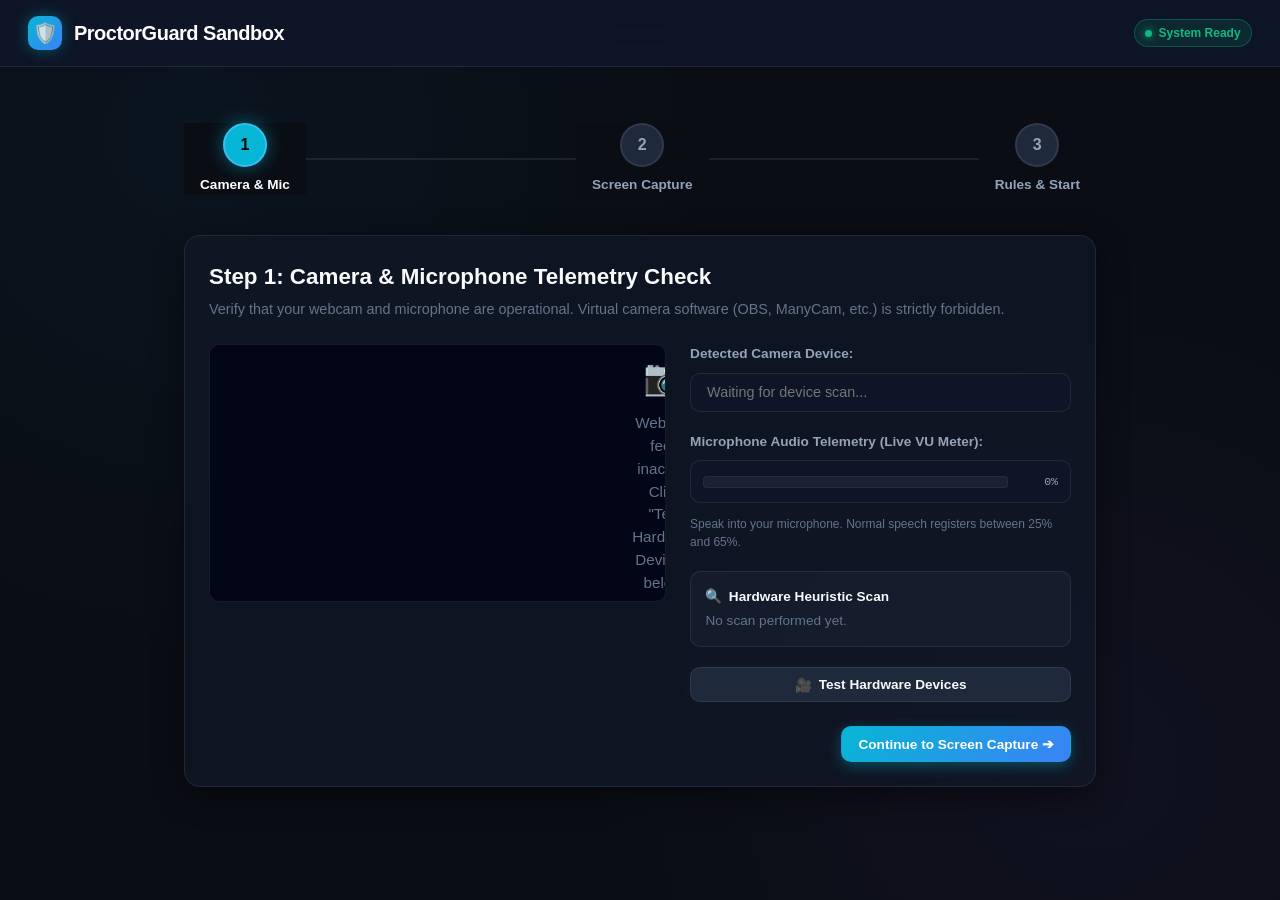
==== web-ui/candidate/index.html @ 418b0199 "feat(candidate): build 4-step candidate verification wizard with compulsory full-screen monitor shar" ====
<!DOCTYPE html>
<html lang="en">
<head>
  <meta charset="UTF-8">
  <meta name="viewport" content="width=device-width, initial-scale=1.0">
  <title>Candidate Verification & Setup Wizard | ProctorGuard</title>
  <link rel="stylesheet" href="../static/css/proctor.css">
  <style>
    .wizard-container {
      max-width: 960px;
      margin: 2rem auto;
      padding: 1.5rem;
    }
    .wizard-steps-header {
      display: flex;
      justify-content: space-between;
      margin-bottom: 2.5rem;
      position: relative;
    }
    .wizard-steps-header::before {
      content: '';
      position: absolute;
      top: 50%;
      left: 10%;
      right: 10%;
      height: 2px;
      background: var(--glass-border);
      z-index: 1;
      transform: translateY(-50%);
    }
    .wizard-step-node {
      position: relative;
      z-index: 2;
      display: flex;
      flex-direction: column;
      align-items: center;
      gap: 0.5rem;
      background: var(--bg-primary);
      padding: 0 1rem;
    }
    .step-circle {
      width: 44px;
      height: 44px;
      border-radius: 50%;
      background: var(--bg-tertiary);
      border: 2px solid var(--glass-border);
      display: flex;
      align-items: center;
      justify-content: center;
      font-weight: 700;
      color: var(--text-secondary);
      transition: all 0.3s ease;
    }
    .wizard-step-node.active .step-circle {
      background: var(--accent-cyan);
      border-color: #38bdf8;
      color: #000;
      box-shadow: 0 0 18px rgba(6, 182, 212, 0.5);
    }
    .wizard-step-node.completed .step-circle {
      background: var(--accent-emerald);
      border-color: #34d399;
      color: #000;
    }
    .step-title {
      font-size: 0.85rem;
      font-weight: 600;
      color: var(--text-secondary);
    }
    .wizard-step-node.active .step-title {
      color: #fff;
    }
    .step-pane {
      display: none;
      animation: fadeIn 0.3s ease;
    }
    .step-pane.active {
      display: block;
    }
    @keyframes fadeIn {
      from { opacity: 0; transform: translateY(8px); }
      to { opacity: 1; transform: translateY(0); }
    }
    .preview-card {
      background: #020617;
      border: 1px solid var(--glass-border);
      border-radius: var(--radius-md);
      overflow: hidden;
      aspect-ratio: 16 / 9;
      position: relative;
      display: flex;
      align-items: center;
      justify-content: center;
    }
    .preview-card video {
      width: 100%;
      height: 100%;
      object-fit: cover;
    }
    .preview-card .placeholder-msg {
      color: var(--text-muted);
      font-size: 0.95rem;
      text-align: center;
      padding: 1.5rem;
    }
  </style>
</head>
<body>

  <!-- Top Proctor Header -->
  <header class="proctor-header">
    <div class="proctor-logo">
      <div class="proctor-logo-icon">🛡️</div>
      <span>ProctorGuard Sandbox</span>
    </div>
    <div class="flex-gap-1">
      <span class="badge-live-pulse">
        <span class="pulse-dot"></span> System Ready
      </span>
    </div>
  </header>

  <div class="wizard-container">
    <!-- Wizard Steps Header -->
    <div class="wizard-steps-header">
      <div class="wizard-step-node active" id="step-node-1">
        <div class="step-circle" id="circle-1">1</div>
        <div class="step-title">Camera & Mic</div>
      </div>
      <div class="wizard-step-node" id="step-node-2">
        <div class="step-circle" id="circle-2">2</div>
        <div class="step-title">Screen Capture</div>
      </div>
      <div class="wizard-step-node" id="step-node-3">
        <div class="step-circle" id="circle-3">3</div>
        <div class="step-title">Rules & Start</div>
      </div>
    </div>

    <!-- STEP 1: Camera & Microphone Verification -->
    <div class="glass-panel step-pane active" id="pane-step-1">
      <div style="margin-bottom: 1.5rem;">
        <h2 style="font-size: 1.4rem; font-weight: 700; margin-bottom: 0.3rem;">Step 1: Camera & Microphone Telemetry Check</h2>
        <p class="text-muted" style="font-size: 0.9rem;">
          Verify that your webcam and microphone are operational. Virtual camera software (OBS, ManyCam, etc.) is strictly forbidden.
        </p>
      </div>

      <div style="display: grid; grid-template-columns: 1.2fr 1fr; gap: 1.5rem; margin-bottom: 1.5rem;">
        <!-- Left: Live Video Preview -->
        <div>
          <div class="preview-card" id="webcam-preview-box">
            <video id="webcam-preview" autoplay playsinline muted></video>
            <div class="placeholder-msg" id="webcam-placeholder">
              <div style="font-size: 2.2rem; margin-bottom: 0.5rem;">📷</div>
              Webcam feed inactive.<br>Click "Test Hardware Devices" below.
            </div>
          </div>
          <div id="camera-status-badge" style="margin-top: 0.75rem; display: none;"></div>
        </div>

        <!-- Right: Telemetry & Device Diagnostics -->
        <div style="display: flex; flex-direction: column; gap: 1.25rem;">
          <div class="form-group">
            <label class="form-label">Detected Camera Device:</label>
            <input type="text" id="camera-device-label" class="form-input" readonly placeholder="Waiting for device scan...">
          </div>

          <div class="form-group">
            <label class="form-label">Microphone Audio Telemetry (Live VU Meter):</label>
            <div class="vu-meter-container" style="background: rgba(15,23,42,0.8); padding: 0.75rem; border-radius: var(--radius-md); border: 1px solid var(--glass-border);">
              <div class="vu-meter-track" style="height: 12px;">
                <div class="vu-meter-bar" id="setup-vu-bar"></div>
              </div>
              <span class="vu-meter-label" id="setup-vu-label">0%</span>
            </div>
            <span class="text-muted" style="font-size: 0.75rem; margin-top: 0.25rem;">
              Speak into your microphone. Normal speech registers between 25% and 65%.
            </span>
          </div>

          <!-- Virtual Camera Scan Status -->
          <div id="virtual-cam-scan-result" style="padding: 0.9rem; border-radius: var(--radius-md); background: rgba(30, 41, 59, 0.4); border: 1px solid var(--glass-border); font-size: 0.85rem;">
            <div style="font-weight: 600; margin-bottom: 0.25rem; display: flex; align-items: center; gap: 0.4rem;">
              <span>🔍</span> Hardware Heuristic Scan
            </div>
            <div id="scan-feedback-text" class="text-muted">No scan performed yet.</div>
          </div>

          <button type="button" class="btn btn-secondary" id="btn-start-hardware-test">
            <span>🎥</span> Test Hardware Devices
          </button>
        </div>
      </div>

      <div style="display: flex; justify-content: flex-end;">
        <button type="button" class="btn btn-primary" id="btn-to-step-2" disabled>
          Continue to Screen Capture ➔
        </button>
      </div>
    </div>

    <!-- STEP 2: Full-screen Display Capture -->
    <div class="glass-panel step-pane" id="pane-step-2">
      <div style="margin-bottom: 1.5rem;">
        <h2 style="font-size: 1.4rem; font-weight: 700; margin-bottom: 0.3rem;">Step 2: Mandatory Full-Screen Display Capture</h2>
        <p class="text-muted" style="font-size: 0.9rem;">
          To ensure exam integrity, you must share your <strong>Entire Screen</strong>. Sharing a single window or tab will not satisfy requirements.
        </p>
      </div>

      <div style="display: grid; grid-template-columns: 1.2fr 1fr; gap: 1.5rem; margin-bottom: 1.5rem;">
        <!-- Left: Screen Share Preview -->
        <div>
          <div class="preview-card" id="screen-preview-box">
            <video id="screen-preview" autoplay playsinline muted></video>
            <div class="placeholder-msg" id="screen-placeholder">
              <div style="font-size: 2.2rem; margin-bottom: 0.5rem;">🖥️</div>
              Screen capture inactive.<br>Click "Select & Share Full Screen".
            </div>
          </div>
        </div>

        <!-- Right: Screen Capture Diagnostics -->
        <div style="display: flex; flex-direction: column; gap: 1.25rem;">
          <div style="background: rgba(15,23,42,0.8); padding: 1rem; border-radius: var(--radius-md); border: 1px solid var(--glass-border);">
            <h4 style="font-size: 0.95rem; font-weight: 600; margin-bottom: 0.5rem; color: #38bdf8;">Capture Requirements</h4>
            <ul style="font-size: 0.85rem; color: var(--text-secondary); margin-left: 1.25rem; display: flex; flex-direction: column; gap: 0.35rem;">
              <li>Select <strong>"Entire Screen"</strong> in the browser prompt.</li>
              <li>Dual monitors are prohibited (disconnect second monitor if present).</li>
              <li>Stopping screen share during the exam counts as an immediate CRITICAL violation.</li>
            </ul>
          </div>

          <div id="screen-status-box" style="padding: 0.9rem; border-radius: var(--radius-md); background: rgba(30, 41, 59, 0.4); border: 1px solid var(--glass-border); font-size: 0.85rem;">
            <div style="font-weight: 600; margin-bottom: 0.25rem;">Display Capture Status:</div>
            <div id="screen-feedback-text" class="text-muted">Awaiting screen authorization...</div>
          </div>

          <button type="button" class="btn btn-secondary" id="btn-request-screen">
            <span>📺</span> Select & Share Full Screen
          </button>
        </div>
      </div>

      <div style="display: flex; justify-content: space-between;">
        <button type="button" class="btn btn-secondary" id="btn-back-to-step-1">
          ⬅ Back
        </button>
        <button type="button" class="btn btn-primary" id="btn-to-step-3" disabled>
          Continue to Agreement ➔
        </button>
      </div>
    </div>

    <!-- STEP 3: Candidate Agreement & Transition -->
    <div class="glass-panel step-pane" id="pane-step-3">
      <div style="margin-bottom: 1.5rem;">
        <h2 style="font-size: 1.4rem; font-weight: 700; margin-bottom: 0.3rem;">Step 3: Identity Verification & Exam Lockdown Agreement</h2>
        <p class="text-muted" style="font-size: 0.9rem;">
          Confirm your candidate credentials and accept the security lockdown terms before entering the exam room.
        </p>
      </div>

      <div style="display: grid; grid-template-columns: 1fr 1fr; gap: 1.5rem; margin-bottom: 1.5rem;">
        <!-- Candidate Details -->
        <div style="display: flex; flex-direction: column; gap: 1rem;">
          <div class="form-group">
            <label class="form-label" for="candidate-name-input">Full Name:</label>
            <input type="text" id="candidate-name-input" class="form-input" value="Alex Rivera" required>
          </div>

          <div class="form-group">
            <label class="form-label" for="candidate-id-input">Candidate ID / Registration #:</label>
            <input type="text" id="candidate-id-input" class="form-input" value="CAND-89421" required>
          </div>

          <div class="form-group">
            <label class="form-label" for="exam-code-input">Exam Course / Code:</label>
            <input type="text" id="exam-code-input" class="form-input" value="CS-401: Distributed Algorithms" readonly>
          </div>
        </div>

        <!-- Exam Rules Box -->
        <div style="background: rgba(15,23,42,0.8); border: 1px solid var(--glass-border); border-radius: var(--radius-md); padding: 1.25rem; font-size: 0.85rem; display: flex; flex-direction: column; gap: 0.75rem;">
          <div style="font-weight: 700; color: #fff; font-size: 0.95rem;">Lockdown Security Protocol:</div>
          <div style="display: flex; align-items: flex-start; gap: 0.5rem; color: var(--text-secondary);">
            <span>🚫</span>
            <div><strong>No Tab Switching:</strong> Navigating away from the exam window triggers an instant security violation.</div>
          </div>
          <div style="display: flex; align-items: flex-start; gap: 0.5rem; color: var(--text-secondary);">
            <span>⌨️</span>
            <div><strong>Blocked Shortcuts:</strong> Copying, pasting, right-clicking, Alt+Tab, and F12 DevTools are actively blocked.</div>
          </div>
          <div style="display: flex; align-items: flex-start; gap: 0.5rem; color: var(--text-secondary);">
            <span>🎙️</span>
            <div><strong>Continuous Audio Analysis:</strong> Sustained whisper or external voice triggers incident telemetry.</div>
          </div>
          <div style="display: flex; align-items: flex-start; gap: 0.5rem; color: var(--text-secondary);">
            <span>⚠️</span>
            <div><strong>3 Warning Limit:</strong> Reaching 3 violations locks the exam screen immediately.</div>
          </div>
        </div>
      </div>

      <!-- Agreement Checkbox -->
      <div style="margin-bottom: 2rem; background: rgba(6, 182, 212, 0.08); border: 1px solid rgba(6, 182, 212, 0.25); border-radius: var(--radius-md); padding: 1rem;">
        <label class="custom-checkbox-container">
          <input type="checkbox" id="agreement-checkbox">
          <span style="font-size: 0.88rem; color: #e2e8f0; line-height: 1.4;">
            I confirm that I am Alex Rivera and that I will take this examination in strict compliance with the proctoring rules. I consent to real-time webcam, screen, and audio monitoring and acknowledge that violations will be permanently recorded in the audit log.
          </span>
        </label>
      </div>

      <div style="display: flex; justify-content: space-between;">
        <button type="button" class="btn btn-secondary" id="btn-back-to-step-2">
          ⬅ Back
        </button>
        <button type="button" class="btn btn-primary" id="btn-enter-exam" disabled style="padding: 0.75rem 2rem; font-size: 1rem;">
          🔒 Enter Locked Exam Room
        </button>
      </div>
    </div>
  </div>

  <!-- Scripts -->
  <script src="../static/js/audio_monitor.js"></script>
  <script src="../static/js/camera_check.js"></script>
  <script>
    // State
    let userMediaStream = null;
    let userScreenStream = null;
    let audioMonitor = null;
    let isCameraVerified = false;
    let isScreenVerified = false;

    // DOM Elements
    const pane1 = document.getElementById('pane-step-1');
    const pane2 = document.getElementById('pane-step-2');
    const pane3 = document.getElementById('pane-step-3');

    const node1 = document.getElementById('step-node-1');
    const node2 = document.getElementById('step-node-2');
    const node3 = document.getElementById('step-node-3');

    const webcamVideo = document.getElementById('webcam-preview');
    const webcamPlaceholder = document.getElementById('webcam-placeholder');
    const cameraDeviceLabel = document.getElementById('camera-device-label');
    const scanFeedbackText = document.getElementById('scan-feedback-text');
    const cameraStatusBadge = document.getElementById('camera-status-badge');
    const btnStartHardwareTest = document.getElementById('btn-start-hardware-test');
    const btnToStep2 = document.getElementById('btn-to-step-2');

    const screenVideo = document.getElementById('screen-preview');
    const screenPlaceholder = document.getElementById('screen-placeholder');
    const screenFeedbackText = document.getElementById('screen-feedback-text');
    const btnRequestScreen = document.getElementById('btn-request-screen');
    const btnBackToStep1 = document.getElementById('btn-back-to-step-1');
    const btnToStep3 = document.getElementById('btn-to-step-3');

    const agreementCheckbox = document.getElementById('agreement-checkbox');
    const btnBackToStep2 = document.getElementById('btn-back-to-step-2');
    const btnEnterExam = document.getElementById('btn-enter-exam');
    const candidateNameInput = document.getElementById('candidate-name-input');
    const candidateIdInput = document.getElementById('candidate-id-input');

    // 1. Hardware Test Handler (Camera & Audio)
    btnStartHardwareTest.addEventListener('click', async () => {
      btnStartHardwareTest.disabled = true;
      btnStartHardwareTest.textContent = 'Scanning hardware...';

      try {
        // Enforce virtual camera heuristics
        const stream = await CameraChecker.requestVerifiedStream({
          video: { width: { ideal: 1280 }, height: { ideal: 720 } },
          audio: true
        });

        userMediaStream = stream;
        webcamVideo.srcObject = stream;
        webcamPlaceholder.style.display = 'none';

        const videoTrack = stream.getVideoTracks()[0];
        const label = videoTrack.label || 'Default System Webcam';
        cameraDeviceLabel.value = label;

        // Perform full inventory scan
        const scan = await CameraChecker.scanDevices();
        if (scan.virtualDevices.length > 0) {
          scanFeedbackText.innerHTML = `<span style="color:#f97316;">⚠️ Virtual camera detected in system: <strong>${scan.virtualDevices[0].label}</strong>. Active camera is hardware verified.</span>`;
        } else {
          scanFeedbackText.innerHTML = `<span style="color:#10b981;">✓ All cameras clean. Hardware device: "${label}". No virtual camera signatures detected.</span>`;
        }

        // Start Audio Telemetry VU Meter
        if (stream.getAudioTracks().length > 0) {
          audioMonitor = new AudioMonitor({
            vuBarElement: '#setup-vu-bar',
            vuLabelElement: '#setup-vu-label',
            threshold: 30
          });
          await audioMonitor.start(stream);
        }

        isCameraVerified = true;
        btnToStep2.disabled = false;
        btnStartHardwareTest.textContent = '✓ Hardware Verified';
        btnStartHardwareTest.style.borderColor = '#10b981';

      } catch (err) {
        console.error('Camera/Audio error:', err);
        if (err.name === 'VirtualCameraError') {
          scanFeedbackText.innerHTML = `<span style="color:#ef4444;">⛔ BLOCKED: ${err.message}</span>`;
          alert('SECURITY NOTICE: Virtual camera detected! You must connect a genuine physical webcam to proceed.');
        } else {
          scanFeedbackText.innerHTML = `<span style="color:#ef4444;">Error accessing camera/mic: ${err.message}</span>`;
        }
        btnStartHardwareTest.disabled = false;
        btnStartHardwareTest.textContent = 'Retry Hardware Test';
      }
    });

    // Step 1 -> Step 2
    btnToStep2.addEventListener('click', () => {
      pane1.classList.remove('active');
      pane2.classList.add('active');
      node1.classList.remove('active');
      node1.classList.add('completed');
      node2.classList.add('active');
    });

    // Step 2 -> Step 1
    btnBackToStep1.addEventListener('click', () => {
      pane2.classList.remove('active');
      pane1.classList.add('active');
      node2.classList.remove('active');
      node1.classList.remove('completed');
      node1.classList.add('active');
    });

    // 2. Screen Share Request
    btnRequestScreen.addEventListener('click', async () => {
      try {
        const stream = await navigator.mediaDevices.getDisplayMedia({
          video: {
            displaySurface: 'monitor',
            cursor: 'always'
          },
          audio: false
        });

        const track = stream.getVideoTracks()[0];
        const settings = (track && track.getSettings) ? track.getSettings() : {};
        const displaySurface = settings.displaySurface;

        // STRICT ENFORCEMENT: Only Entire Screen ('monitor') is permitted!
        if (displaySurface && displaySurface !== 'monitor') {
          // Immediately terminate the non-compliant window/tab stream
          stream.getTracks().forEach(t => t.stop());
          userScreenStream = null;
          screenVideo.srcObject = null;
          screenPlaceholder.style.display = 'block';
          isScreenVerified = false;
          btnToStep3.disabled = true;

          btnRequestScreen.textContent = '⚠️ Re-select: Share Entire Screen';
          btnRequestScreen.style.background = 'rgba(239, 68, 68, 0.2)';
          btnRequestScreen.style.borderColor = '#ef4444';

          const surfaceName = displaySurface === 'window' ? 'Single Application Window' : (displaySurface === 'browser' ? 'Single Browser Tab' : displaySurface);

          screenFeedbackText.innerHTML = `
            <div style="background: rgba(239, 68, 68, 0.15); border: 2px solid #ef4444; border-radius: 8px; padding: 14px; margin-top: 10px; text-align: left;">
              <div style="color: #ef4444; font-weight: 800; font-size: 0.95rem; display: flex; align-items: center; gap: 8px;">
                <span style="font-size: 1.25rem;">🚫</span> PROCTOR RESTRICTION: ENTIRE SCREEN REQUIRED
              </div>
              <div style="color: #fca5a5; font-size: 0.85rem; margin-top: 6px; line-height: 1.45;">
                You shared an <strong>${surfaceName}</strong> (${settings.width || '1366'}x${settings.height || '720'}). 
                Proctoring rules strictly prohibit sharing a single window or tab because secondary windows, chat applications, and split-screen aids cannot be audited.
              </div>
              <div style="color: #f1f5f9; font-size: 0.85rem; margin-top: 8px; background: rgba(0,0,0,0.35); padding: 8px 10px; border-radius: 6px; border-left: 3px solid #ef4444;">
                👉 <strong>How to fix:</strong> Click <em>"Re-select: Share Entire Screen"</em> below. In the browser dialog, stay on the <strong>"Entire Screen"</strong> tab (do NOT click "Window" or "Chrome Tab") and select your screen.
              </div>
            </div>
          `;
          return;
        }

        // Passed validation: Entire Screen confirmed
        userScreenStream = stream;
        screenVideo.srcObject = stream;
        screenPlaceholder.style.display = 'none';

        btnRequestScreen.style.background = '';
        btnRequestScreen.style.borderColor = '';

        let extraWarning = '';
        if (window.screen && window.screen.isExtended) {
          extraWarning = `<div style="margin-top:6px; color:#fbbf24; font-size:0.8rem;">⚠️ Multi-monitor topology detected. Please disconnect external displays before starting the exam.</div>`;
        }

        screenFeedbackText.innerHTML = `
          <div style="background: rgba(16, 185, 129, 0.12); border: 1px solid rgba(16, 185, 129, 0.4); border-radius: 8px; padding: 10px; margin-top: 8px;">
            <span style="color:#10b981; font-weight: 700;">✓ Entire screen display capture verified (${settings.width || '1920'}x${settings.height || '1080'}, full monitor).</span>
            ${extraWarning}
          </div>
        `;

        track.onended = () => {
          screenFeedbackText.innerHTML = `<span style="color:#ef4444; font-weight: 700;">⚠️ Screen sharing stopped. Entire screen display capture is mandatory to proceed.</span>`;
          isScreenVerified = false;
          btnToStep3.disabled = true;
          screenPlaceholder.style.display = 'block';
          btnRequestScreen.textContent = 'Share Entire Screen';
        };

        isScreenVerified = true;
        btnToStep3.disabled = false;
        btnRequestScreen.textContent = '✓ Entire Screen Capture Active';

      } catch (err) {
        console.warn('Screen share error:', err);
        screenFeedbackText.innerHTML = `<span style="color:#ef4444;">Screen capture was cancelled or denied. Full entire screen share is required.</span>`;
        isScreenVerified = false;
        btnToStep3.disabled = true;
        btnRequestScreen.textContent = 'Share Entire Screen';
      }
    });

    // Step 2 -> Step 3
    btnToStep3.addEventListener('click', () => {
      if (!isScreenVerified || !userScreenStream) {
        alert('Verification Required: You must share your Entire Screen before continuing.');
        return;
      }
      pane2.classList.remove('active');
      pane3.classList.add('active');
      node2.classList.remove('active');
      node2.classList.add('completed');
      node3.classList.add('active');
    });

    // Step 3 -> Step 2
    btnBackToStep2.addEventListener('click', () => {
      pane3.classList.remove('active');
      pane2.classList.add('active');
      node3.classList.remove('active');
      node2.classList.remove('completed');
      node2.classList.add('active');
    });

    // Agreement toggle
    agreementCheckbox.addEventListener('change', () => {
      btnEnterExam.disabled = !agreementCheckbox.checked;
    });

    // Step 3 -> Enter Exam Room
    btnEnterExam.addEventListener('click', () => {
      const candName = candidateNameInput.value.trim() || 'Alex Rivera';
      const candId = candidateIdInput.value.trim() || 'CAND-89421';

      // Save candidate session state to sessionStorage
      sessionStorage.setItem('proctor_candidate_name', candName);
      sessionStorage.setItem('proctor_candidate_id', candId);
      sessionStorage.setItem('proctor_setup_verified', 'true');

      // Stop audio monitor before navigating (exam.html will re-acquire)
      if (audioMonitor) audioMonitor.stop();
      if (userMediaStream) userMediaStream.getTracks().forEach(t => t.stop());
      if (userScreenStream) userScreenStream.getTracks().forEach(t => t.stop());

      // Redirect to Exam Room
      window.location.href = `exam.html?candidate_id=${encodeURIComponent(candId)}&name=${encodeURIComponent(candName)}`;
    });
  </script>
</body>
</html>
---- web-ui/static/css/proctor.css ----
/**
 * ProctorGuard - Enterprise Proctoring Platform Stylesheet
 * Dark glassmorphic design, responsive candidate grid, telemetry gauges, and lockdown modals.
 */

:root {
  --bg-primary: #0a0d14;
  --bg-secondary: #0f172a;
  --bg-tertiary: #1e293b;
  --bg-card: rgba(17, 24, 39, 0.75);
  --bg-card-hover: rgba(30, 41, 59, 0.85);
  --glass-border: rgba(255, 255, 255, 0.08);
  --glass-border-focus: rgba(56, 189, 248, 0.4);
  --glass-shadow: 0 8px 32px 0 rgba(0, 0, 0, 0.45);

  --text-primary: #f8fafc;
  --text-secondary: #94a3b8;
  --text-muted: #64748b;

  --accent-cyan: #06b6d4;
  --accent-blue: #3b82f6;
  --accent-purple: #8b5cf6;
  --accent-emerald: #10b981;

  --severity-critical: #ef4444;
  --severity-critical-glow: rgba(239, 68, 68, 0.35);
  --severity-high: #f97316;
  --severity-high-glow: rgba(249, 115, 22, 0.3);
  --severity-medium: #eab308;
  --severity-medium-glow: rgba(234, 179, 8, 0.25);
  --severity-low: #38bdf8;
  --severity-low-glow: rgba(56, 189, 248, 0.25);

  --success: #10b981;
  --warning: #f59e0b;
  --danger: #ef4444;
  --info: #0284c7;

  --font-sans: 'Inter', -apple-system, BlinkMacSystemFont, 'Segoe UI', Roboto, Helvetica, Arial, sans-serif;
  --font-mono: 'JetBrains Mono', 'Fira Code', 'Courier New', monospace;

  --radius-sm: 6px;
  --radius-md: 10px;
  --radius-lg: 16px;
  --radius-xl: 24px;
}

* {
  box-sizing: border-box;
  margin: 0;
  padding: 0;
}

body {
  font-family: var(--font-sans);
  background-color: var(--bg-primary);
  background-image: 
    radial-gradient(circle at 15% 15%, rgba(14, 165, 233, 0.05) 0%, transparent 40%),
    radial-gradient(circle at 85% 85%, rgba(139, 92, 246, 0.05) 0%, transparent 40%);
  background-attachment: fixed;
  color: var(--text-primary);
  line-height: 1.5;
  min-height: 100vh;
  -webkit-font-smoothing: antialiased;
}

/* Base Layout Container */
.container {
  max-width: 1440px;
  margin: 0 auto;
  padding: 1.5rem;
}

/* Glassmorphism Panel */
.glass-panel {
  background: var(--bg-card);
  backdrop-filter: blur(16px);
  -webkit-backdrop-filter: blur(16px);
  border: 1px solid var(--glass-border);
  box-shadow: var(--glass-shadow);
  border-radius: var(--radius-lg);
  padding: 1.5rem;
  transition: border-color 0.2s ease, transform 0.2s ease, box-shadow 0.2s ease;
}

.glass-panel-hover:hover {
  border-color: rgba(255, 255, 255, 0.16);
  transform: translateY(-2px);
  box-shadow: 0 12px 40px 0 rgba(0, 0, 0, 0.55);
}

/* Header & Navigation Bar */
.proctor-header {
  display: flex;
  justify-content: space-between;
  align-items: center;
  padding: 1rem 1.75rem;
  background: rgba(15, 23, 42, 0.85);
  backdrop-filter: blur(16px);
  border-bottom: 1px solid var(--glass-border);
  position: sticky;
  top: 0;
  z-index: 100;
}

.proctor-logo {
  display: flex;
  align-items: center;
  gap: 0.75rem;
  font-size: 1.25rem;
  font-weight: 700;
  letter-spacing: -0.025em;
  color: #fff;
  text-decoration: none;
}

.proctor-logo-icon {
  width: 34px;
  height: 34px;
  background: linear-gradient(135deg, var(--accent-cyan), var(--accent-blue));
  border-radius: var(--radius-md);
  display: flex;
  align-items: center;
  justify-content: center;
  box-shadow: 0 0 15px rgba(6, 182, 212, 0.4);
}

.badge-live-pulse {
  display: inline-flex;
  align-items: center;
  gap: 0.4rem;
  padding: 0.25rem 0.65rem;
  border-radius: 9999px;
  font-size: 0.75rem;
  font-weight: 600;
  background: rgba(16, 185, 129, 0.12);
  color: var(--accent-emerald);
  border: 1px solid rgba(16, 185, 129, 0.3);
}

.badge-live-pulse .pulse-dot {
  width: 7px;
  height: 7px;
  border-radius: 50%;
  background: var(--accent-emerald);
  box-shadow: 0 0 8px var(--accent-emerald);
  animation: pulse-glow 1.5s infinite;
}

@keyframes pulse-glow {
  0% { transform: scale(0.95); opacity: 0.7; }
  50% { transform: scale(1.3); opacity: 1; }
  100% { transform: scale(0.95); opacity: 0.7; }
}

/* Incident Severity Badges */
.badge-severity {
  display: inline-flex;
  align-items: center;
  gap: 0.35rem;
  padding: 0.25rem 0.6rem;
  border-radius: var(--radius-sm);
  font-size: 0.7rem;
  font-weight: 700;
  letter-spacing: 0.05em;
  text-transform: uppercase;
}

.badge-critical {
  background: rgba(239, 68, 68, 0.15);
  color: var(--severity-critical);
  border: 1px solid rgba(239, 68, 68, 0.45);
  box-shadow: 0 0 10px var(--severity-critical-glow);
  animation: badge-pulse-critical 1.8s infinite;
}

@keyframes badge-pulse-critical {
  0%, 100% { box-shadow: 0 0 8px var(--severity-critical-glow); }
  50% { box-shadow: 0 0 16px rgba(239, 68, 68, 0.6); }
}

.badge-high {
  background: rgba(249, 115, 22, 0.15);
  color: var(--severity-high);
  border: 1px solid rgba(249, 115, 22, 0.4);
  box-shadow: 0 0 8px var(--severity-high-glow);
}

.badge-medium {
  background: rgba(234, 179, 8, 0.15);
  color: var(--severity-medium);
  border: 1px solid rgba(234, 179, 8, 0.4);
}

.badge-low {
  background: rgba(56, 189, 248, 0.15);
  color: var(--severity-low);
  border: 1px solid rgba(56, 189, 248, 0.35);
}

/* VU Audio Meter Bar */
.vu-meter-container {
  display: flex;
  align-items: center;
  gap: 0.5rem;
  width: 100%;
}

.vu-meter-track {
  flex: 1;
  height: 8px;
  background: rgba(30, 41, 59, 0.7);
  border-radius: 4px;
  overflow: hidden;
  position: relative;
  border: 1px solid rgba(255, 255, 255, 0.05);
}

.vu-meter-bar {
  height: 100%;
  width: 0%;
  border-radius: 4px;
  background: linear-gradient(90deg, #10b981 0%, #10b981 60%, #f59e0b 80%, #ef4444 100%);
  transition: width 0.08s ease-out;
  box-shadow: 0 0 8px rgba(16, 185, 129, 0.4);
}

.vu-meter-label {
  font-size: 0.72rem;
  font-family: var(--font-mono);
  color: var(--text-secondary);
  min-width: 42px;
  text-align: right;
}

/* Multi-Segment LED VU Meter */
.vu-led-meter {
  display: flex;
  gap: 3px;
  height: 10px;
  align-items: center;
}

.vu-led-segment {
  flex: 1;
  height: 100%;
  border-radius: 2px;
  background: rgba(255, 255, 255, 0.07);
  transition: background-color 0.1s ease, box-shadow 0.1s ease;
}

.vu-led-segment.active-green {
  background: #10b981;
  box-shadow: 0 0 6px rgba(16, 185, 129, 0.7);
}

.vu-led-segment.active-yellow {
  background: #f59e0b;
  box-shadow: 0 0 6px rgba(245, 158, 11, 0.7);
}

.vu-led-segment.active-red {
  background: #ef4444;
  box-shadow: 0 0 8px rgba(239, 68, 68, 0.8);
}

/* Risk Score Circular Gauge */
.risk-gauge {
  position: relative;
  width: 64px;
  height: 64px;
  display: flex;
  align-items: center;
  justify-content: center;
}

.risk-gauge svg {
  transform: rotate(-90deg);
  width: 100%;
  height: 100%;
}

.risk-gauge-bg {
  fill: none;
  stroke: rgba(255, 255, 255, 0.08);
  stroke-width: 6;
}

.risk-gauge-bar {
  fill: none;
  stroke-width: 6;
  stroke-linecap: round;
  transition: stroke-dashoffset 0.6s cubic-bezier(0.4, 0, 0.2, 1), stroke 0.3s ease;
}

.risk-gauge-value {
  position: absolute;
  font-size: 0.95rem;
  font-weight: 700;
  font-family: var(--font-mono);
  color: #fff;
}

.risk-low { stroke: #10b981; filter: drop-shadow(0 0 4px rgba(16, 185, 129, 0.5)); }
.risk-medium { stroke: #f59e0b; filter: drop-shadow(0 0 4px rgba(245, 158, 11, 0.5)); }
.risk-high { stroke: #f97316; filter: drop-shadow(0 0 6px rgba(249, 115, 22, 0.6)); }
.risk-critical { stroke: #ef4444; filter: drop-shadow(0 0 8px rgba(239, 68, 68, 0.8)); }

/* Grid for Candidate Wall Matrix */
.candidate-grid {
  display: grid;
  grid-template-columns: repeat(auto-fill, minmax(360px, 1fr));
  gap: 1.5rem;
}

@media (max-width: 640px) {
  .candidate-grid {
    grid-template-columns: 1fr;
  }
}

/* Candidate Monitoring Card */
.candidate-card {
  position: relative;
  display: flex;
  flex-direction: column;
  border-radius: var(--radius-lg);
  overflow: hidden;
  background: var(--bg-card);
  backdrop-filter: blur(12px);
  border: 1px solid var(--glass-border);
  transition: transform 0.25s ease, border-color 0.25s ease, box-shadow 0.25s ease;
}

.candidate-card:hover {
  transform: translateY(-3px);
  border-color: rgba(56, 189, 248, 0.35);
  box-shadow: 0 14px 35px rgba(0, 0, 0, 0.5);
}

.candidate-card.card-flagged-high {
  border-color: rgba(249, 115, 22, 0.5);
  box-shadow: 0 0 20px rgba(249, 115, 22, 0.2);
}

.candidate-card.card-flagged-critical {
  border-color: rgba(239, 68, 68, 0.6);
  box-shadow: 0 0 24px rgba(239, 68, 68, 0.35);
}

.candidate-card.card-locked {
  filter: grayscale(40%);
  opacity: 0.85;
}

/* Video Stream Tiles */
.video-stream-container {
  position: relative;
  width: 100%;
  aspect-ratio: 16 / 9;
  background: #020617;
  overflow: hidden;
}

.video-stream-container video {
  width: 100%;
  height: 100%;
  object-fit: cover;
  display: block;
}

.screen-pip-preview {
  position: absolute;
  top: 10px;
  right: 10px;
  width: 105px;
  aspect-ratio: 16 / 9;
  border-radius: var(--radius-sm);
  overflow: hidden;
  border: 1px solid rgba(255, 255, 255, 0.3);
  box-shadow: 0 4px 12px rgba(0, 0, 0, 0.6);
  background: #000;
  z-index: 5;
  transition: transform 0.2s ease, width 0.2s ease;
}

.screen-pip-preview:hover {
  width: 160px;
  transform: scale(1.05);
}

.screen-pip-preview video {
  width: 100%;
  height: 100%;
  object-fit: cover;
}

.stream-overlay-badges {
  position: absolute;
  bottom: 8px;
  left: 10px;
  right: 10px;
  display: flex;
  justify-content: space-between;
  align-items: center;
  z-index: 4;
}

.stream-status-pill {
  padding: 0.2rem 0.5rem;
  background: rgba(0, 0, 0, 0.7);
  backdrop-filter: blur(8px);
  border-radius: var(--radius-sm);
  font-size: 0.7rem;
  font-weight: 500;
  color: #fff;
  display: flex;
  align-items: center;
  gap: 0.3rem;
}

/* Candidate Card Body & Controls */
.candidate-card-body {
  padding: 1.2rem;
  display: flex;
  flex-direction: column;
  gap: 0.9rem;
}

.candidate-meta-row {
  display: flex;
  justify-content: space-between;
  align-items: center;
}

.candidate-name-id {
  display: flex;
  flex-direction: column;
}

.candidate-name {
  font-weight: 600;
  font-size: 1rem;
  color: #fff;
}

.candidate-id-badge {
  font-size: 0.75rem;
  font-family: var(--font-mono);
  color: var(--text-muted);
}

.candidate-actions {
  display: grid;
  grid-template-columns: 1fr 1fr;
  gap: 0.5rem;
  margin-top: 0.5rem;
}

/* Button UI Elements */
.btn {
  display: inline-flex;
  align-items: center;
  justify-content: center;
  gap: 0.45rem;
  padding: 0.55rem 1rem;
  border-radius: var(--radius-md);
  font-size: 0.85rem;
  font-weight: 600;
  cursor: pointer;
  border: 1px solid transparent;
  transition: all 0.2s ease;
  text-decoration: none;
}

.btn-primary {
  background: linear-gradient(135deg, var(--accent-cyan), var(--accent-blue));
  color: #fff;
  box-shadow: 0 4px 14px rgba(6, 182, 212, 0.35);
}

.btn-primary:hover {
  box-shadow: 0 6px 20px rgba(6, 182, 212, 0.5);
  transform: translateY(-1px);
}

.btn-secondary {
  background: var(--bg-tertiary);
  color: var(--text-primary);
  border-color: var(--glass-border);
}

.btn-secondary:hover {
  background: rgba(51, 65, 85, 0.8);
  border-color: rgba(255, 255, 255, 0.2);
}

.btn-warning {
  background: rgba(245, 158, 11, 0.15);
  color: #fbbf24;
  border-color: rgba(245, 158, 11, 0.4);
}

.btn-warning:hover {
  background: rgba(245, 158, 11, 0.3);
  color: #fff;
}

.btn-danger {
  background: rgba(239, 68, 68, 0.15);
  color: #f87171;
  border-color: rgba(239, 68, 68, 0.4);
}

.btn-danger:hover {
  background: rgba(239, 68, 68, 0.85);
  color: #fff;
  box-shadow: 0 0 12px rgba(239, 68, 68, 0.5);
}

.btn-sm {
  padding: 0.35rem 0.65rem;
  font-size: 0.75rem;
}

.btn-icon-only {
  padding: 0.5rem;
  border-radius: var(--radius-md);
}

/* Incident Feed Sidebar */
.incident-feed-panel {
  display: flex;
  flex-direction: column;
  height: calc(100vh - 120px);
  position: sticky;
  top: 90px;
}

.incident-feed-header {
  display: flex;
  justify-content: space-between;
  align-items: center;
  padding-bottom: 1rem;
  border-bottom: 1px solid var(--glass-border);
}

.incident-feed-list {
  flex: 1;
  overflow-y: auto;
  display: flex;
  flex-direction: column;
  gap: 0.75rem;
  padding-top: 1rem;
  padding-right: 0.25rem;
}

.incident-feed-list::-webkit-scrollbar {
  width: 5px;
}

.incident-feed-list::-webkit-scrollbar-thumb {
  background: rgba(255, 255, 255, 0.15);
  border-radius: 9999px;
}

.incident-item {
  background: rgba(15, 23, 42, 0.65);
  border: 1px solid var(--glass-border);
  border-radius: var(--radius-md);
  padding: 0.85rem;
  display: flex;
  flex-direction: column;
  gap: 0.5rem;
  transition: all 0.2s ease;
  cursor: pointer;
}

.incident-item:hover {
  background: rgba(30, 41, 59, 0.7);
  border-color: rgba(255, 255, 255, 0.2);
}

.incident-item-top {
  display: flex;
  justify-content: space-between;
  align-items: center;
}

.incident-item-time {
  font-family: var(--font-mono);
  font-size: 0.72rem;
  color: var(--text-muted);
}

.incident-item-desc {
  font-size: 0.82rem;
  color: var(--text-secondary);
  line-height: 1.4;
}

.incident-thumbnail {
  width: 100%;
  height: 90px;
  object-fit: cover;
  border-radius: var(--radius-sm);
  border: 1px solid rgba(255, 255, 255, 0.1);
  margin-top: 0.25rem;
}

/* Lockdown Overlay Modal */
.lockdown-overlay {
  position: fixed;
  inset: 0;
  background: rgba(3, 7, 18, 0.94);
  backdrop-filter: blur(25px);
  -webkit-backdrop-filter: blur(25px);
  display: flex;
  align-items: center;
  justify-content: center;
  z-index: 999999;
  padding: 1.5rem;
}

.lockdown-card {
  max-width: 580px;
  width: 100%;
  background: #0f172a;
  border: 2px solid var(--severity-critical);
  box-shadow: 0 0 50px rgba(239, 68, 68, 0.45);
  border-radius: var(--radius-xl);
  padding: 2.5rem;
  text-align: center;
  display: flex;
  flex-direction: column;
  align-items: center;
  gap: 1.25rem;
  animation: modal-enter 0.3s cubic-bezier(0.16, 1, 0.3, 1);
}

@keyframes modal-enter {
  0% { transform: scale(0.9); opacity: 0; }
  100% { transform: scale(1); opacity: 1; }
}

.lockdown-icon {
  width: 76px;
  height: 76px;
  border-radius: 50%;
  background: rgba(239, 68, 68, 0.15);
  color: var(--severity-critical);
  display: flex;
  align-items: center;
  justify-content: center;
  font-size: 2.2rem;
  box-shadow: 0 0 25px rgba(239, 68, 68, 0.4);
}

.lockdown-title {
  font-size: 1.65rem;
  font-weight: 800;
  color: #fff;
  letter-spacing: -0.02em;
}

.lockdown-subtitle {
  color: var(--text-secondary);
  font-size: 0.95rem;
  line-height: 1.5;
}

.lockdown-reason-box {
  width: 100%;
  background: rgba(239, 68, 68, 0.08);
  border: 1px solid rgba(239, 68, 68, 0.25);
  border-radius: var(--radius-md);
  padding: 0.9rem 1.2rem;
  font-family: var(--font-mono);
  font-size: 0.85rem;
  color: #fca5a5;
  text-align: left;
}

/* Violation Warning Banner for Candidate Exam */
.exam-warning-banner {
  position: fixed;
  top: 75px;
  left: 50%;
  transform: translateX(-50%);
  background: rgba(239, 68, 68, 0.95);
  backdrop-filter: blur(12px);
  color: #fff;
  padding: 0.85rem 1.75rem;
  border-radius: var(--radius-lg);
  box-shadow: 0 8px 30px rgba(239, 68, 68, 0.6);
  display: flex;
  align-items: center;
  gap: 1rem;
  z-index: 10000;
  animation: banner-drop 0.3s ease-out;
}

@keyframes banner-drop {
  0% { transform: translate(-50%, -30px); opacity: 0; }
  100% { transform: translate(-50%, 0); opacity: 1; }
}

/* Floating Picture-in-Picture Tile in Exam */
.proctor-pip-tile {
  position: fixed;
  bottom: 24px;
  right: 24px;
  width: 240px;
  background: rgba(15, 23, 42, 0.88);
  backdrop-filter: blur(16px);
  border: 1px solid var(--glass-border);
  border-radius: var(--radius-lg);
  box-shadow: 0 10px 30px rgba(0, 0, 0, 0.6);
  overflow: hidden;
  z-index: 900;
  transition: width 0.2s ease;
}

.proctor-pip-header {
  padding: 0.5rem 0.8rem;
  display: flex;
  justify-content: space-between;
  align-items: center;
  background: rgba(0, 0, 0, 0.4);
  font-size: 0.72rem;
  font-weight: 600;
  color: var(--text-secondary);
}

.proctor-pip-video {
  width: 100%;
  aspect-ratio: 4 / 3;
  object-fit: cover;
  background: #000;
  display: block;
}

.proctor-pip-body {
  padding: 0.65rem 0.8rem;
  display: flex;
  flex-direction: column;
  gap: 0.45rem;
}

/* Exam Interface Styles */
.exam-layout {
  display: grid;
  grid-template-columns: 300px 1fr;
  gap: 1.5rem;
  min-height: calc(100vh - 85px);
}

.exam-nav-sidebar {
  display: flex;
  flex-direction: column;
  gap: 1.25rem;
}

.question-palette {
  display: grid;
  grid-template-columns: repeat(5, 1fr);
  gap: 0.5rem;
}

.question-btn {
  aspect-ratio: 1;
  display: flex;
  align-items: center;
  justify-content: center;
  border-radius: var(--radius-sm);
  background: var(--bg-tertiary);
  border: 1px solid var(--glass-border);
  color: var(--text-primary);
  font-weight: 600;
  font-size: 0.85rem;
  cursor: pointer;
  transition: all 0.15s ease;
}

.question-btn.current {
  border-color: var(--accent-cyan);
  box-shadow: 0 0 10px rgba(6, 182, 212, 0.4);
  background: rgba(6, 182, 212, 0.2);
}

.question-btn.answered {
  background: rgba(16, 185, 129, 0.2);
  border-color: rgba(16, 185, 129, 0.5);
  color: #34d399;
}

.question-btn.marked {
  background: rgba(245, 158, 11, 0.2);
  border-color: rgba(245, 158, 11, 0.5);
  color: #fbbf24;
}

.code-editor-box {
  width: 100%;
  font-family: var(--font-mono);
  background: #090d16;
  border: 1px solid var(--glass-border);
  border-radius: var(--radius-md);
  color: #38bdf8;
  padding: 1rem;
  font-size: 0.9rem;
  line-height: 1.6;
  resize: vertical;
  min-height: 220px;
}

.code-editor-box:focus {
  outline: none;
  border-color: var(--accent-cyan);
  box-shadow: 0 0 15px rgba(6, 182, 212, 0.25);
}

/* Timeline Scrubber in Review Page */
.timeline-scrubber-container {
  display: flex;
  flex-direction: column;
  gap: 0.5rem;
  padding: 1.25rem 0;
}

.timeline-track {
  position: relative;
  height: 24px;
  background: rgba(30, 41, 59, 0.6);
  border-radius: var(--radius-md);
  cursor: pointer;
  border: 1px solid var(--glass-border);
}

.timeline-progress {
  height: 100%;
  background: linear-gradient(90deg, rgba(6, 182, 212, 0.3), rgba(59, 130, 246, 0.3));
  border-radius: var(--radius-md) 0 0 var(--radius-md);
  width: 0%;
}

.timeline-pin {
  position: absolute;
  top: 50%;
  transform: translate(-50%, -50%);
  width: 12px;
  height: 12px;
  border-radius: 50%;
  cursor: pointer;
  z-index: 10;
  transition: transform 0.15s ease, box-shadow 0.15s ease;
}

.timeline-pin:hover {
  transform: translate(-50%, -50%) scale(1.6);
}

.timeline-pin.pin-critical {
  background: var(--severity-critical);
  box-shadow: 0 0 10px var(--severity-critical);
}

.timeline-pin.pin-high {
  background: var(--severity-high);
  box-shadow: 0 0 8px var(--severity-high);
}

.timeline-pin.pin-medium {
  background: var(--severity-medium);
  box-shadow: 0 0 6px var(--severity-medium);
}

.timeline-pin.pin-low {
  background: var(--severity-low);
  box-shadow: 0 0 6px var(--severity-low);
}

.timeline-cursor {
  position: absolute;
  top: -6px;
  bottom: -6px;
  width: 3px;
  background: #fff;
  border-radius: 2px;
  box-shadow: 0 0 8px #fff;
  pointer-events: none;
}

/* Form Controls & Checkboxes */
.form-group {
  display: flex;
  flex-direction: column;
  gap: 0.5rem;
}

.form-label {
  font-size: 0.85rem;
  font-weight: 600;
  color: var(--text-secondary);
}

.form-input, .form-select {
  padding: 0.65rem 1rem;
  background: rgba(15, 23, 42, 0.8);
  border: 1px solid var(--glass-border);
  border-radius: var(--radius-md);
  color: #fff;
  font-family: inherit;
  font-size: 0.9rem;
  transition: border-color 0.2s, box-shadow 0.2s;
}

.form-input:focus, .form-select:focus {
  outline: none;
  border-color: var(--accent-cyan);
  box-shadow: 0 0 10px rgba(6, 182, 212, 0.3);
}

/* Custom Checkbox */
.custom-checkbox-container {
  display: flex;
  align-items: flex-start;
  gap: 0.75rem;
  cursor: pointer;
  user-select: none;
}

.custom-checkbox-container input[type="checkbox"] {
  appearance: none;
  -webkit-appearance: none;
  width: 20px;
  height: 20px;
  border: 2px solid var(--glass-border);
  border-radius: var(--radius-sm);
  background: rgba(15, 23, 42, 0.8);
  cursor: pointer;
  position: relative;
  margin-top: 2px;
  transition: all 0.2s ease;
}

.custom-checkbox-container input[type="checkbox"]:checked {
  background: var(--accent-cyan);
  border-color: var(--accent-cyan);
}

.custom-checkbox-container input[type="checkbox"]:checked::after {
  content: '✓';
  position: absolute;
  color: #000;
  font-weight: 800;
  font-size: 13px;
  top: 50%;
  left: 50%;
  transform: translate(-50%, -50%);
}

/* Utility Classes */
.flex-between { display: flex; justify-content: space-between; align-items: center; }
.flex-center { display: flex; justify-content: center; align-items: center; }
.flex-gap-1 { display: flex; gap: 0.5rem; align-items: center; }
.flex-gap-2 { display: flex; gap: 1rem; align-items: center; }
.text-muted { color: var(--text-muted); }
.text-cyan { color: var(--accent-cyan); }
.text-emerald { color: var(--accent-emerald); }
.text-red { color: var(--severity-critical); }
.text-amber { color: var(--severity-medium); }
.mono { font-family: var(--font-mono); }
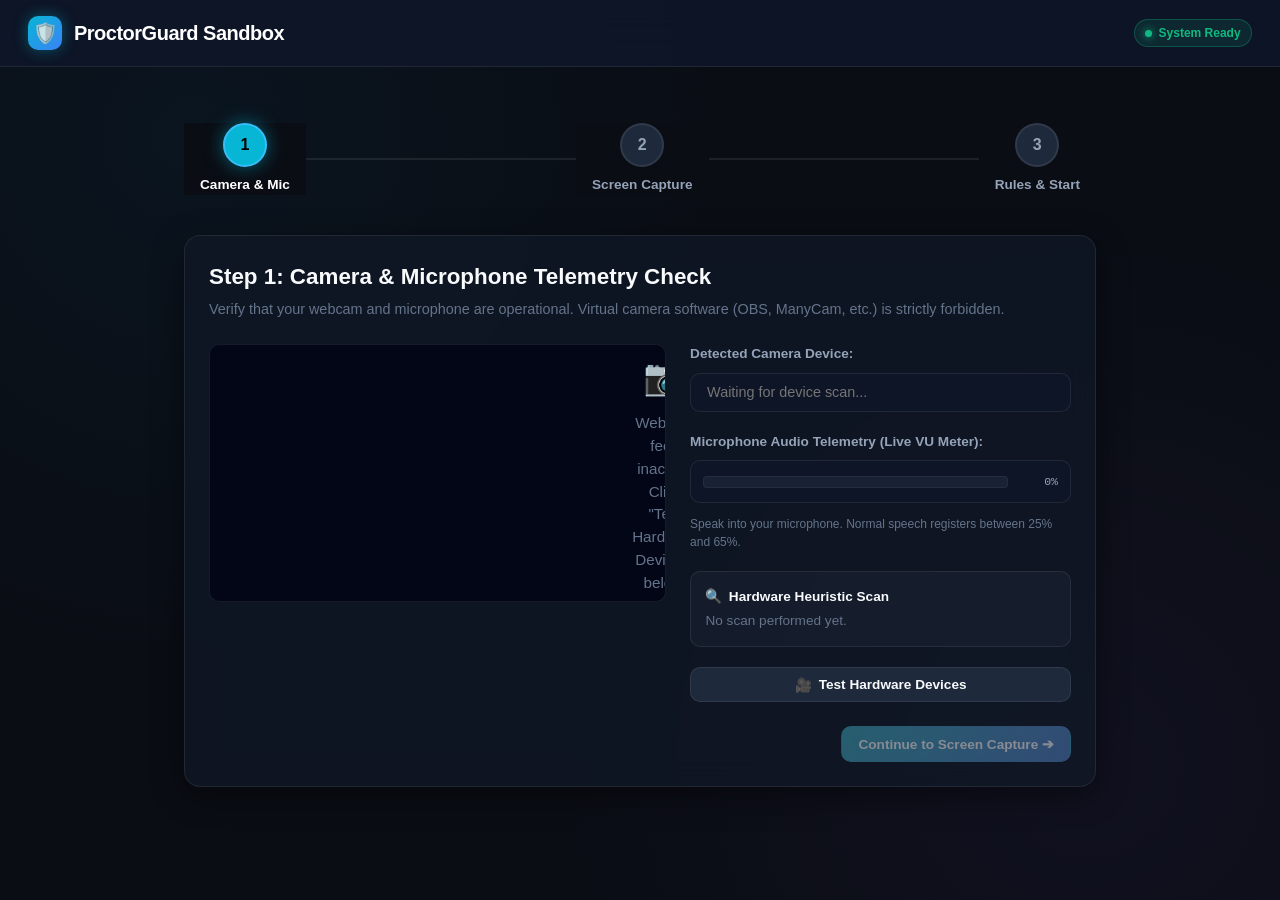
==== commit c206e7a6: "fix(candidate): guarantee instant transition to locked exam room and responsive button click" ====
--- a/web-ui/candidate/index.html
+++ b/web-ui/candidate/index.html
@@ -3,6 +3,9 @@
 <head>
   <meta charset="UTF-8">
   <meta name="viewport" content="width=device-width, initial-scale=1.0">
+  <meta http-equiv="Cache-Control" content="no-cache, no-store, must-revalidate">
+  <meta http-equiv="Pragma" content="no-cache">
+  <meta http-equiv="Expires" content="0">
   <title>Candidate Verification & Setup Wizard | ProctorGuard</title>
   <link rel="stylesheet" href="../static/css/proctor.css">
   <style>
@@ -303,22 +306,27 @@
         </div>
       </div>
 
-      <!-- Agreement Checkbox -->
-      <div style="margin-bottom: 2rem; background: rgba(6, 182, 212, 0.08); border: 1px solid rgba(6, 182, 212, 0.25); border-radius: var(--radius-md); padding: 1rem;">
-        <label class="custom-checkbox-container">
-          <input type="checkbox" id="agreement-checkbox">
-          <span style="font-size: 0.88rem; color: #e2e8f0; line-height: 1.4;">
-            I confirm that I am Alex Rivera and that I will take this examination in strict compliance with the proctoring rules. I consent to real-time webcam, screen, and audio monitoring and acknowledge that violations will be permanently recorded in the audit log.
-          </span>
+      <!-- Agreement Card (Default Accepted & Verified) -->
+      <div id="agreement-card" style="margin-bottom: 2rem; background: rgba(16, 185, 129, 0.15); border: 2px solid #10b981; box-shadow: 0 0 20px rgba(16, 185, 129, 0.25); border-radius: var(--radius-md); padding: 1.25rem; cursor: pointer; transition: all 0.25s ease;">
+        <label class="custom-checkbox-container" style="cursor: pointer; display: flex; align-items: flex-start; gap: 1rem; width: 100%;">
+          <input type="checkbox" id="agreement-checkbox" checked style="width: 22px; height: 22px; accent-color: var(--accent-emerald); cursor: pointer; margin-top: 2px; flex-shrink: 0;">
+          <div>
+            <div style="font-weight: 700; color: #fff; font-size: 0.95rem; margin-bottom: 0.25rem;" id="agreement-title">
+              ✅ <span style="color:#34d399;">Identity Confirmed & Lockdown Agreement Accepted</span>
+            </div>
+            <span style="font-size: 0.88rem; color: #e2e8f0; line-height: 1.5; display: block;">
+              I confirm that I am Alex Rivera and that I will take this examination in strict compliance with the proctoring rules. I consent to real-time webcam, screen, and audio monitoring and acknowledge that violations will be permanently recorded in the audit log.
+            </span>
+          </div>
         </label>
       </div>
 
-      <div style="display: flex; justify-content: space-between;">
+      <div style="display: flex; justify-content: space-between; align-items: center;">
         <button type="button" class="btn btn-secondary" id="btn-back-to-step-2">
           ⬅ Back
         </button>
-        <button type="button" class="btn btn-primary" id="btn-enter-exam" disabled style="padding: 0.75rem 2rem; font-size: 1rem;">
-          🔒 Enter Locked Exam Room
+        <button type="button" class="btn btn-primary" id="btn-enter-exam" onclick="window.enterExamRoom(event)" style="padding: 0.9rem 2.4rem; font-size: 1.05rem; font-weight: 700; letter-spacing: 0.02em; background: linear-gradient(135deg, #059669, #0284c7); box-shadow: 0 4px 18px rgba(16, 185, 129, 0.4); cursor: pointer;">
+          🚀 Enter Locked Exam Room ➔
         </button>
       </div>
     </div>
@@ -328,6 +336,43 @@
   <script src="../static/js/audio_monitor.js"></script>
   <script src="../static/js/camera_check.js"></script>
   <script>
+    // Immediate global navigation function
+    window.enterExamRoom = function(e) {
+      if (e && e.preventDefault) e.preventDefault();
+      const candNameInput = document.getElementById('candidate-name-input');
+      const candIdInput = document.getElementById('candidate-id-input');
+      const btn = document.getElementById('btn-enter-exam');
+
+      const candName = (candNameInput && candNameInput.value.trim()) || 'Alex Rivera';
+      const candId = (candIdInput && candIdInput.value.trim()) || 'CAND-89421';
+
+      try {
+        sessionStorage.setItem('proctor_candidate_name', candName);
+        sessionStorage.setItem('proctor_candidate_id', candId);
+        sessionStorage.setItem('proctor_setup_verified', 'true');
+        sessionStorage.setItem('proctor_auto_start_media', 'true');
+      } catch (err) {}
+
+      if (btn) {
+        btn.innerHTML = '<span class="pulse-dot" style="background:#fff;"></span> Launching Locked Exam...';
+        btn.style.opacity = '0.9';
+      }
+
+      try {
+        if (typeof audioMonitor !== 'undefined' && audioMonitor) audioMonitor.stop();
+        if (typeof userMediaStream !== 'undefined' && userMediaStream) userMediaStream.getTracks().forEach(t => t.stop());
+        if (typeof userScreenStream !== 'undefined' && userScreenStream) userScreenStream.getTracks().forEach(t => t.stop());
+      } catch (err) {}
+
+      const targetUrl = `exam.html?candidate_id=${encodeURIComponent(candId)}&name=${encodeURIComponent(candName)}`;
+      window.location.href = targetUrl;
+      setTimeout(() => {
+        if (!window.location.href.includes('exam.html')) {
+          window.location.replace(targetUrl);
+        }
+      }, 200);
+    };
+
     // State
     let userMediaStream = null;
     let userScreenStream = null;
@@ -550,29 +595,69 @@
       node2.classList.add('active');
     });
 
-    // Agreement toggle
-    agreementCheckbox.addEventListener('change', () => {
-      btnEnterExam.disabled = !agreementCheckbox.checked;
+    // Agreement toggle & visual styling update
+    function updateAgreementState() {
+      const isChecked = agreementCheckbox.checked;
+      const card = document.getElementById('agreement-card');
+      const title = document.getElementById('agreement-title');
+      if (isChecked) {
+        card.style.background = 'rgba(16, 185, 129, 0.15)';
+        card.style.borderColor = '#10b981';
+        card.style.boxShadow = '0 0 20px rgba(16, 185, 129, 0.25)';
+        title.innerHTML = '✅ <span style="color:#34d399;">Agreement Accepted & Identity Confirmed</span>';
+        btnEnterExam.innerHTML = '🚀 Enter Locked Exam Room ➔';
+        btnEnterExam.style.background = 'linear-gradient(135deg, #059669, #0284c7)';
+        btnEnterExam.style.boxShadow = '0 4px 18px rgba(16, 185, 129, 0.4)';
+      } else {
+        card.style.background = 'rgba(6, 182, 212, 0.08)';
+        card.style.borderColor = 'rgba(6, 182, 212, 0.35)';
+        card.style.boxShadow = '';
+        title.textContent = 'Click to Accept Lockdown & Remote Monitoring Agreement';
+        btnEnterExam.innerHTML = '🔒 Accept & Enter Locked Exam Room ➔';
+        btnEnterExam.style.background = '';
+        btnEnterExam.style.boxShadow = '';
+      }
+    }
+
+    // Clicking agreement card toggles the checkbox
+    document.getElementById('agreement-card').addEventListener('click', (e) => {
+      if (e.target !== agreementCheckbox) {
+        agreementCheckbox.checked = !agreementCheckbox.checked;
+        updateAgreementState();
+      }
     });
-
-    // Step 3 -> Enter Exam Room
-    btnEnterExam.addEventListener('click', () => {
-      const candName = candidateNameInput.value.trim() || 'Alex Rivera';
-      const candId = candidateIdInput.value.trim() || 'CAND-89421';
+    agreementCheckbox.addEventListener('change', updateAgreementState);
+
+    // Step 3 -> Enter Exam Room (Immediate, Reliable Navigation)
+    function enterExamRoom() {
+      const candName = (candidateNameInput && candidateNameInput.value.trim()) || 'Alex Rivera';
+      const candId = (candidateIdInput && candidateIdInput.value.trim()) || 'CAND-89421';
 
       // Save candidate session state to sessionStorage
-      sessionStorage.setItem('proctor_candidate_name', candName);
-      sessionStorage.setItem('proctor_candidate_id', candId);
-      sessionStorage.setItem('proctor_setup_verified', 'true');
-
-      // Stop audio monitor before navigating (exam.html will re-acquire)
-      if (audioMonitor) audioMonitor.stop();
-      if (userMediaStream) userMediaStream.getTracks().forEach(t => t.stop());
-      if (userScreenStream) userScreenStream.getTracks().forEach(t => t.stop());
-
-      // Redirect to Exam Room
+      try {
+        sessionStorage.setItem('proctor_candidate_name', candName);
+        sessionStorage.setItem('proctor_candidate_id', candId);
+        sessionStorage.setItem('proctor_setup_verified', 'true');
+        sessionStorage.setItem('proctor_auto_start_media', 'true');
+      } catch (err) {}
+
+      // UI confirmation
+      btnEnterExam.innerHTML = '<span class="pulse-dot" style="background:#fff;"></span> Launching Locked Exam...';
+      btnEnterExam.style.opacity = '0.9';
+
+      // Cleanly stop step wizard hardware streams
+      try {
+        if (audioMonitor) audioMonitor.stop();
+        if (userMediaStream) userMediaStream.getTracks().forEach(t => t.stop());
+        if (userScreenStream) userScreenStream.getTracks().forEach(t => t.stop());
+      } catch (err) {}
+
+      // Immediate redirect to locked exam room
       window.location.href = `exam.html?candidate_id=${encodeURIComponent(candId)}&name=${encodeURIComponent(candName)}`;
-    });
+    }
+    window.enterExamRoom = enterExamRoom;
+
+    btnEnterExam.addEventListener('click', enterExamRoom);
   </script>
 </body>
 </html>
--- a/web-ui/static/css/proctor.css
+++ b/web-ui/static/css/proctor.css
@@ -473,6 +473,15 @@
   text-decoration: none;
 }
 
+.btn:disabled,
+.btn[disabled] {
+  opacity: 0.5;
+  cursor: not-allowed !important;
+  box-shadow: none !important;
+  transform: none !important;
+  filter: grayscale(40%);
+}
+
 .btn-primary {
   background: linear-gradient(135deg, var(--accent-cyan), var(--accent-blue));
   color: #fff;
@@ -710,15 +719,50 @@
   position: fixed;
   bottom: 24px;
   right: 24px;
-  width: 240px;
-  background: rgba(15, 23, 42, 0.88);
-  backdrop-filter: blur(16px);
+  width: 300px;
+  background: rgba(15, 23, 42, 0.92);
+  backdrop-filter: blur(20px);
   border: 1px solid var(--glass-border);
   border-radius: var(--radius-lg);
-  box-shadow: 0 10px 30px rgba(0, 0, 0, 0.6);
+  box-shadow: 0 12px 36px rgba(0, 0, 0, 0.7);
   overflow: hidden;
   z-index: 900;
-  transition: width 0.2s ease;
+  transition: width 0.25s ease;
+}
+
+.proctor-pip-tile.expanded {
+  width: 440px;
+}
+
+.proctor-pip-tabs {
+  display: flex;
+  background: rgba(2, 6, 23, 0.75);
+  border-bottom: 1px solid var(--glass-border);
+}
+
+.proctor-pip-tab {
+  flex: 1;
+  padding: 0.45rem 0.4rem;
+  font-size: 0.7rem;
+  font-weight: 600;
+  color: var(--text-secondary);
+  background: transparent;
+  border: none;
+  cursor: pointer;
+  text-align: center;
+  transition: all 0.2s ease;
+  border-bottom: 2px solid transparent;
+}
+
+.proctor-pip-tab:hover {
+  color: #fff;
+  background: rgba(255, 255, 255, 0.05);
+}
+
+.proctor-pip-tab.active {
+  color: var(--accent-cyan);
+  border-bottom-color: var(--accent-cyan);
+  background: rgba(6, 182, 212, 0.12);
 }
 
 .proctor-pip-header {
@@ -730,6 +774,61 @@
   font-size: 0.72rem;
   font-weight: 600;
   color: var(--text-secondary);
+}
+
+.proctor-pip-video-wrap {
+  position: relative;
+  width: 100%;
+  aspect-ratio: 16 / 10;
+  background: #020617;
+  overflow: hidden;
+}
+
+.proctor-pip-video-wrap video {
+  width: 100%;
+  height: 100%;
+  object-fit: cover;
+  display: block;
+}
+
+.dual-video-grid {
+  display: grid;
+  grid-template-columns: 1fr 1fr;
+  gap: 2px;
+  width: 100%;
+  height: 100%;
+  background: #020617;
+}
+
+.screen-share-overlay-badge {
+  position: absolute;
+  top: 6px;
+  left: 6px;
+  background: rgba(0, 0, 0, 0.75);
+  backdrop-filter: blur(4px);
+  color: #38bdf8;
+  font-size: 0.65rem;
+  font-weight: 700;
+  padding: 0.15rem 0.45rem;
+  border-radius: 4px;
+  display: flex;
+  align-items: center;
+  gap: 4px;
+  z-index: 5;
+}
+
+.screen-share-placeholder {
+  display: flex;
+  flex-direction: column;
+  align-items: center;
+  justify-content: center;
+  height: 100%;
+  padding: 1rem;
+  color: var(--text-muted);
+  font-size: 0.75rem;
+  text-align: center;
+  background: rgba(2, 6, 23, 0.95);
+  gap: 0.4rem;
 }
 
 .proctor-pip-video {
